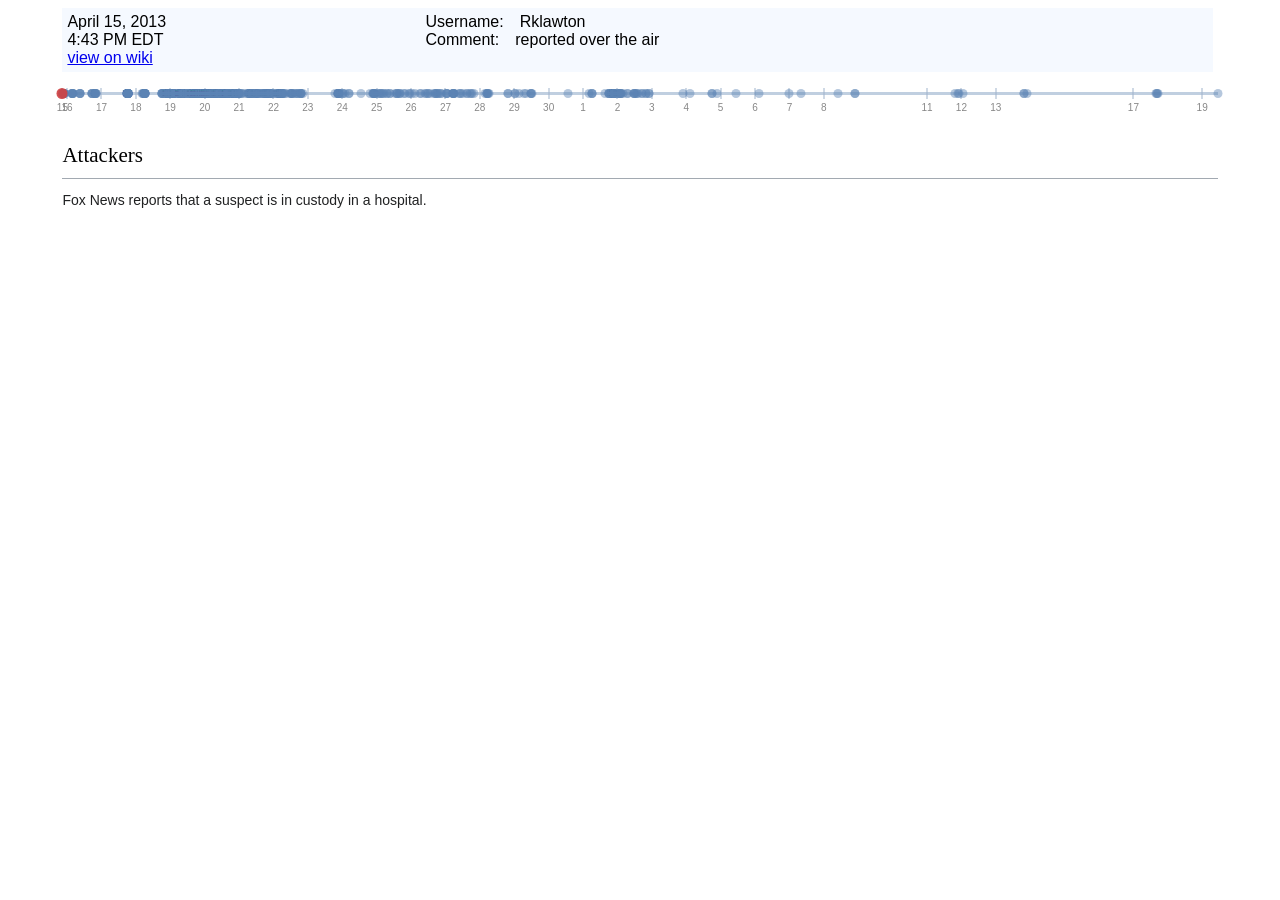
==== index.html @ 0f08f6dd "working on timeline" ====
<!DOCTYPE html>
<html lang="en">

<head>
  <meta charset="utf-8" />
  <meta name="viewport" content="width=device-width, initial-scale=1.0">

  <title>Sketch</title>

  <link rel="stylesheet" type="text/css" href="style.css">

  <script src="libraries/p5.min.js"></script>
</head>

<body>
  <script src="sketch.js"></script>
  <div id="label">
    <div id="date-time">
      <div id="date"></div>
      <div id="time"></div>
      <a id="wiki-link" target="_blank">view on wiki</a>
    </div>
    <div id="editor-block">
      <div id="edit-label">Username:<div id="editor"></div>
      </div>

      <div id="comment-label">Comment:<div id="comment"></div>
      </div>

    </div>
  </div>
  <div id="timeline"></div>
  <div id="section"></div>
  <div id="text"></div>



</body>

</html>
---- style.css ----
html,
body {
  width: 95%;
  margin-left: auto;
  margin-right: auto;
  padding: 0;
  font-family: sans-serif;
}

#label {
  display: flex;
  gap: 1em;
  margin: 5px;
  padding: 5px;
  margin-left: 0px;
  background-color: #f5f9ff;
}

#date-time {
  display: block;
  width: 30%;
  gap: 1em;
}

#edit-label {
  display: flex;
  gap: 1em;
}

#editor {
  display: block;
}

#comment-label {
  display: flex;
  gap: 1em;
}


.section-heading {
  font-family: 'Linux Libertine', 'Georgia', 'Times', serif;
  font-size: 1.5em;
  font-weight: normal;
  border-bottom: 1px solid #a2a9b1;
  padding-bottom: 0.25em;
  margin-top: 1em;
  margin-bottom: 0.5em;
  color: #000;
}

#text {
  font-family: 'Helvetica Neue', Helvetica, Arial, sans-serif;
  font-size: 14px;
  line-height: 1.6;
  color: #202122;
}

p{
  margin-top: 0px;
}

.section-removed {
  font-style: italic;
  padding-top: 30px;
}

#timeline {
  position: relative;
  height: 38px;
  margin: 8px 0;
}

.timeline-track {
  position: absolute;
  top: 12px;
  left: 0;
  right: 0;
  height: 3px;
  background: #c0cfe0;
}

.timeline-tick {
  position: absolute;
  top: 8px;
  transform: translateX(-50%);
  width: 1px;
  height: 11px;
  background: #a0b4cc;
  pointer-events: none;
}

.timeline-day-label {
  position: absolute;
  top: 22px;
  transform: translateX(-50%);
  font-size: 10px;
  color: #888;
  user-select: none;
  pointer-events: none;
}

.timeline-dot {
  position: absolute;
  top: 9px;
  transform: translateX(-50%);
  width: 9px;
  height: 9px;
  border-radius: 50%;
  background: rgba(90, 130, 180, 0.45);
  cursor: pointer;
}

.timeline-dot.current {
  background: rgba(208, 64, 64, 0.9);
  width: 11px;
  height: 11px;
  top: 8px;
  z-index: 1;
}
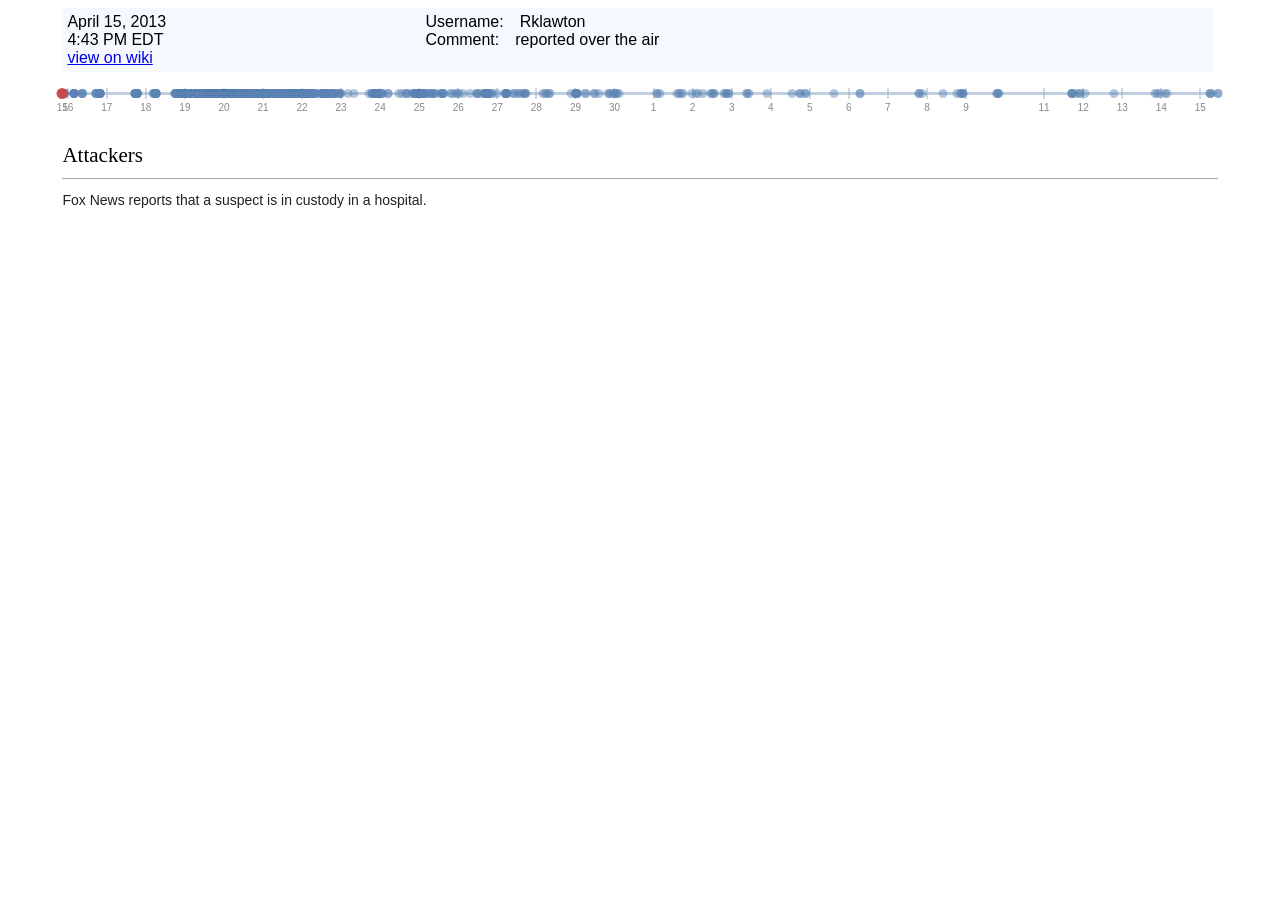
==== commit 2eabaa96: "better citations?" ====
--- a/index.html
+++ b/index.html
@@ -30,8 +30,8 @@
     </div>
   </div>
   <div id="timeline"></div>
-  <div id="section"></div>
   <div id="text"></div>
+  <div id="references"></div>
 
 
 
--- a/style.css
+++ b/style.css
@@ -117,3 +117,41 @@
   top: 8px;
   z-index: 1;
 }
+
+#references {
+  font-family: 'Helvetica Neue', Helvetica, Arial, sans-serif;
+  font-size: 14px;
+  line-height: 1.6;
+  color: #202122;
+}
+
+.references-list {
+  margin: 0;
+  padding-left: 2.5em;
+  list-style: none;
+  counter-reset: ref-counter;
+}
+
+.references-list li {
+  position: relative;
+  padding-left: 0.25em;
+  margin-bottom: 0.3em;
+}
+
+.references-list li::before {
+  content: attr(value) ".";
+  position: absolute;
+  left: -2.25em;
+  color: #202122;
+  font-size: 0.85em;
+  top: 0.1em;
+}
+
+.references-list a {
+  color: #0645ad;
+  text-decoration: none;
+}
+
+.references-list a:hover {
+  text-decoration: underline;
+}
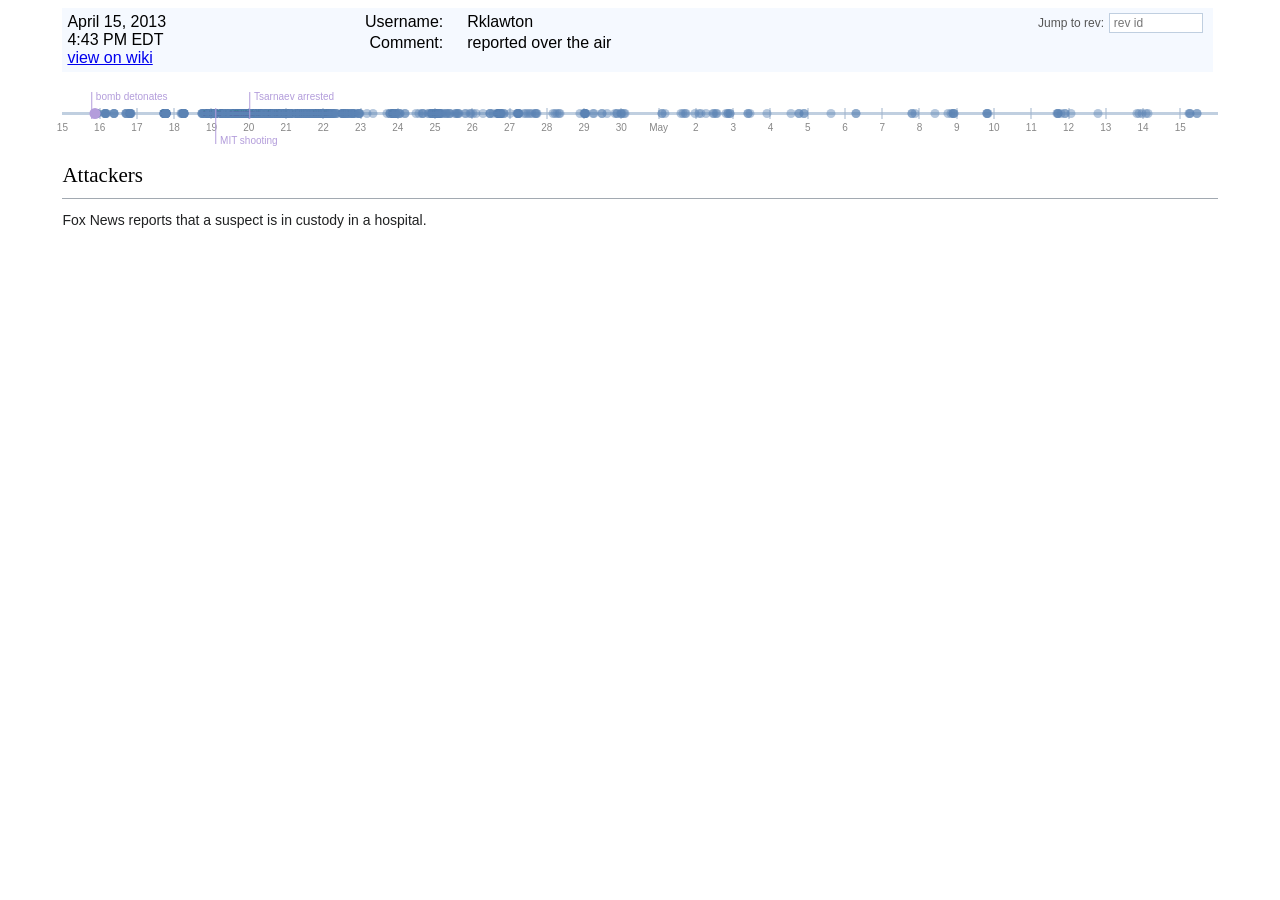
==== commit fc1c18ad: "better refs" ====
--- a/index.html
+++ b/index.html
@@ -5,7 +5,7 @@
   <meta charset="utf-8" />
   <meta name="viewport" content="width=device-width, initial-scale=1.0">
 
-  <title>Sketch</title>
+  <title>Wiki Animator</title>
 
   <link rel="stylesheet" type="text/css" href="style.css">
 
@@ -21,12 +21,13 @@
       <a id="wiki-link" target="_blank">view on wiki</a>
     </div>
     <div id="editor-block">
-      <div id="edit-label">Username:<div id="editor"></div>
-      </div>
-
-      <div id="comment-label">Comment:<div id="comment"></div>
-      </div>
-
+      <div id="edit-label"><span class="field-label">Username:</span><div id="editor"></div></div>
+      <div id="comment-label"><span class="field-label">Comment:</span><div id="comment"></div></div>
+    </div>
+    <div id="jump-block">
+      <label for="jump-input">Jump to rev:</label>
+      <input id="jump-input" type="text" placeholder="rev id" />
+      <span id="jump-msg"></span>
     </div>
   </div>
   <div id="timeline"></div>
--- a/style.css
+++ b/style.css
@@ -9,11 +9,13 @@
 
 #label {
   display: flex;
+  align-items: start;
   gap: 1em;
   margin: 5px;
   padding: 5px;
   margin-left: 0px;
   background-color: #f5f9ff;
+  min-height: 52px;
 }
 
 #date-time {
@@ -22,20 +24,46 @@
   gap: 1em;
 }
 
-#edit-label {
+#editor-block {
+  display: grid;
+  grid-template-columns: max-content 1fr;
+  column-gap: 1.5em;
+  row-gap: 0.2em;
+  align-items: baseline;
+  align-content: start;
+  width: 70%;
+}
+
+#edit-label,
+#comment-label {
+  display: contents;
+}
+
+.field-label {
+  text-align: right;
+}
+
+#jump-block {
   display: flex;
-  gap: 1em;
-}
-
-#editor {
-  display: block;
-}
-
-#comment-label {
-  display: flex;
-  gap: 1em;
-}
-
+  align-items: center;
+  gap: 0.4em;
+  margin-left: auto;
+  font-size: 12px;
+  color: #555;
+  white-space: nowrap;
+}
+
+#jump-input {
+  width: 7em;
+  font-size: 12px;
+  padding: 2px 4px;
+  border: 1px solid #c0cfe0;
+}
+
+#jump-msg {
+  color: #c0392b;
+  font-size: 11px;
+}
 
 .section-heading {
   font-family: 'Linux Libertine', 'Georgia', 'Times', serif;
@@ -67,7 +95,7 @@
 #timeline {
   position: relative;
   height: 38px;
-  margin: 8px 0;
+  margin: 28px 0 8px;
 }
 
 .timeline-track {
@@ -99,6 +127,64 @@
   pointer-events: none;
 }
 
+.timeline-event {
+  position: absolute;
+  transform: translateX(-50%);
+  width: 1.5px;
+  background: #b39ddb;
+  pointer-events: none;
+  z-index: 2;
+}
+
+/* up: label space above, line ends at track (top: 12px) */
+.timeline-event.up {
+  top: -8px;
+  height: 27px;
+}
+
+/* down: line starts at track, extends below */
+.timeline-event.down {
+  top: 8px;
+  height: 36px;
+}
+
+.timeline-event-label {
+  position: absolute;
+  left: 5px;
+  font-size: 10px;
+  color: #b39ddb;
+  white-space: nowrap;
+  line-height: 1;
+}
+
+.timeline-event.up .timeline-event-label {
+  top: 0;
+}
+
+.timeline-event.down .timeline-event-label {
+  bottom: -2px;
+}
+
+/* keep old names as aliases so nothing else breaks */
+.timeline-bomb-label {
+  position: absolute;
+  top: 0;
+  left: 5px;
+  font-size: 10px;
+  color: #b39ddb;
+  white-space: nowrap;
+}
+
+.timeline-bomb-label-below {
+  position: absolute;
+  bottom: -2px;
+  left: 5px;
+  font-size: 10px;
+  color: #b39ddb;
+  white-space: nowrap;
+  line-height: 1;
+}
+
 .timeline-dot {
   position: absolute;
   top: 9px;
@@ -111,7 +197,7 @@
 }
 
 .timeline-dot.current {
-  background: rgba(208, 64, 64, 0.9);
+  background: #b39ddb;
   width: 11px;
   height: 11px;
   top: 8px;
@@ -155,3 +241,18 @@
 .references-list a:hover {
   text-decoration: underline;
 }
+
+.cite-ref {
+  font-size: 0.75em;
+  line-height: 0;
+  vertical-align: super;
+}
+
+.cite-ref a {
+  color: #0645ad;
+  text-decoration: none;
+}
+
+.cite-ref a:hover {
+  text-decoration: underline;
+}
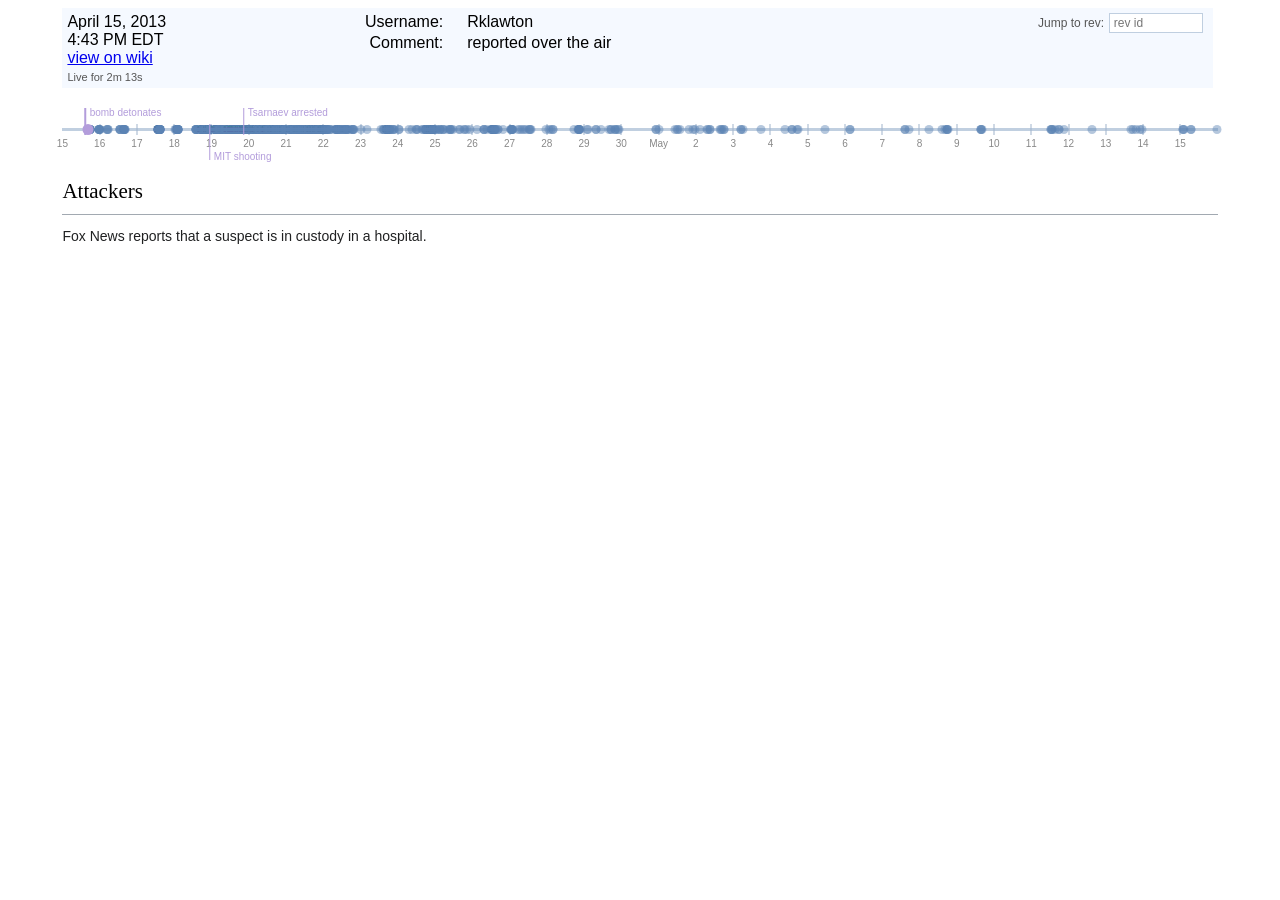
==== commit 21b5cc0f: "uhhhh" ====
--- a/index.html
+++ b/index.html
@@ -19,6 +19,7 @@
       <div id="date"></div>
       <div id="time"></div>
       <a id="wiki-link" target="_blank">view on wiki</a>
+      <div id="live-duration"></div>
     </div>
     <div id="editor-block">
       <div id="edit-label"><span class="field-label">Username:</span><div id="editor"></div></div>
--- a/style.css
+++ b/style.css
@@ -43,6 +43,12 @@
   text-align: right;
 }
 
+#live-duration {
+  font-size: 11px;
+  color: #555;
+  margin-top: 4px;
+}
+
 #jump-block {
   display: flex;
   align-items: center;
@@ -216,12 +222,15 @@
   padding-left: 2.5em;
   list-style: none;
   counter-reset: ref-counter;
+  column-count: 2;
+  column-gap: 3em;
 }
 
 .references-list li {
   position: relative;
   padding-left: 0.25em;
   margin-bottom: 0.3em;
+  break-inside: avoid;
 }
 
 .references-list li::before {
@@ -236,6 +245,7 @@
 .references-list a {
   color: #0645ad;
   text-decoration: none;
+  word-break: break-all;
 }
 
 .references-list a:hover {
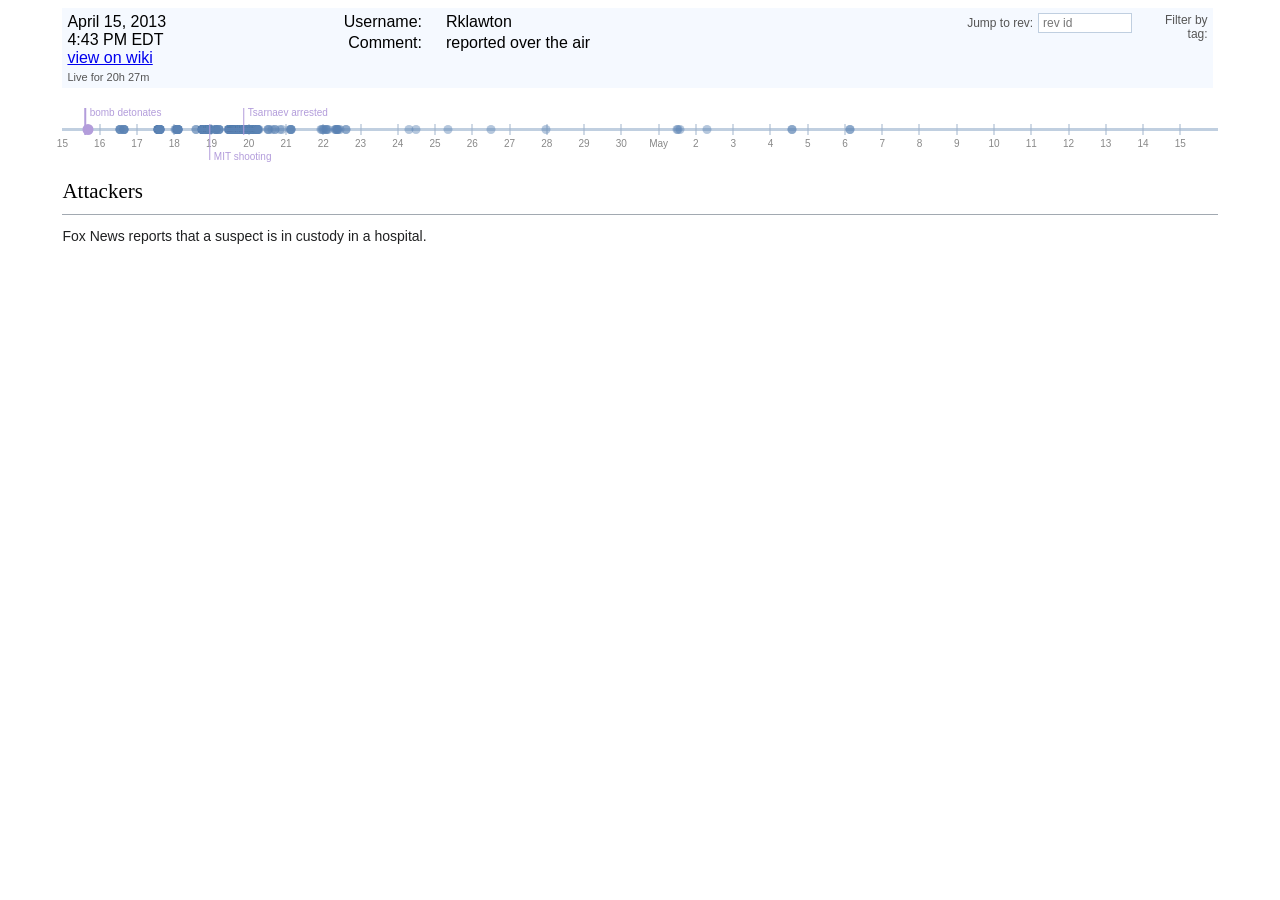
==== commit 318bf132: "updating before I change everything lol" ====
--- a/index.html
+++ b/index.html
@@ -30,6 +30,10 @@
       <input id="jump-input" type="text" placeholder="rev id" />
       <span id="jump-msg"></span>
     </div>
+    <div id="filter-block">
+      <span class="field-label">Filter by tag:</span>
+      <div id="filter-tags"></div>
+    </div>
   </div>
   <div id="timeline"></div>
   <div id="text"></div>
--- a/style.css
+++ b/style.css
@@ -59,6 +59,38 @@
   white-space: nowrap;
 }
 
+#filter-block {
+  display: flex;
+  align-items: center;
+  gap: 0.5em;
+  font-size: 12px;
+  color: #555;
+  flex-wrap: wrap;
+}
+
+#filter-tags {
+  display: flex;
+  gap: 4px;
+  flex-wrap: wrap;
+}
+
+.filter-btn {
+  padding: 2px 9px;
+  border: 1px solid #c8d3e0;
+  border-radius: 12px;
+  background: #fff;
+  font-size: 11.5px;
+  cursor: pointer;
+  color: #555;
+  white-space: nowrap;
+}
+.filter-btn:hover { background: #f0f4f8; }
+.filter-btn.active {
+  background: #1e3a5f;
+  border-color: #1e3a5f;
+  color: #fff;
+}
+
 #jump-input {
   width: 7em;
   font-size: 12px;
@@ -82,6 +114,15 @@
   color: #000;
 }
 
+.section-subheading {
+  display: block;
+  font-family: 'Helvetica Neue', Helvetica, Arial, sans-serif;
+  font-size: 1.2em;
+  font-weight: bold;
+  margin-top: 0.5em;
+  margin-bottom: 0.25em;
+}
+
 #text {
   font-family: 'Helvetica Neue', Helvetica, Arial, sans-serif;
   font-size: 14px;
@@ -202,6 +243,9 @@
   cursor: pointer;
 }
 
+
+.timeline-dot.dot-hidden { display: none; }
+
 .timeline-dot.current {
   background: #b39ddb;
   width: 11px;
@@ -252,6 +296,19 @@
   text-decoration: underline;
 }
 
+.word-add {
+  background: #c6efce;
+  color: #276221;
+  border-radius: 2px;
+}
+
+.word-rem {
+  background: #ffc7ce;
+  color: #9c0006;
+  border-radius: 2px;
+  text-decoration: line-through;
+}
+
 .cite-ref {
   font-size: 0.75em;
   line-height: 0;
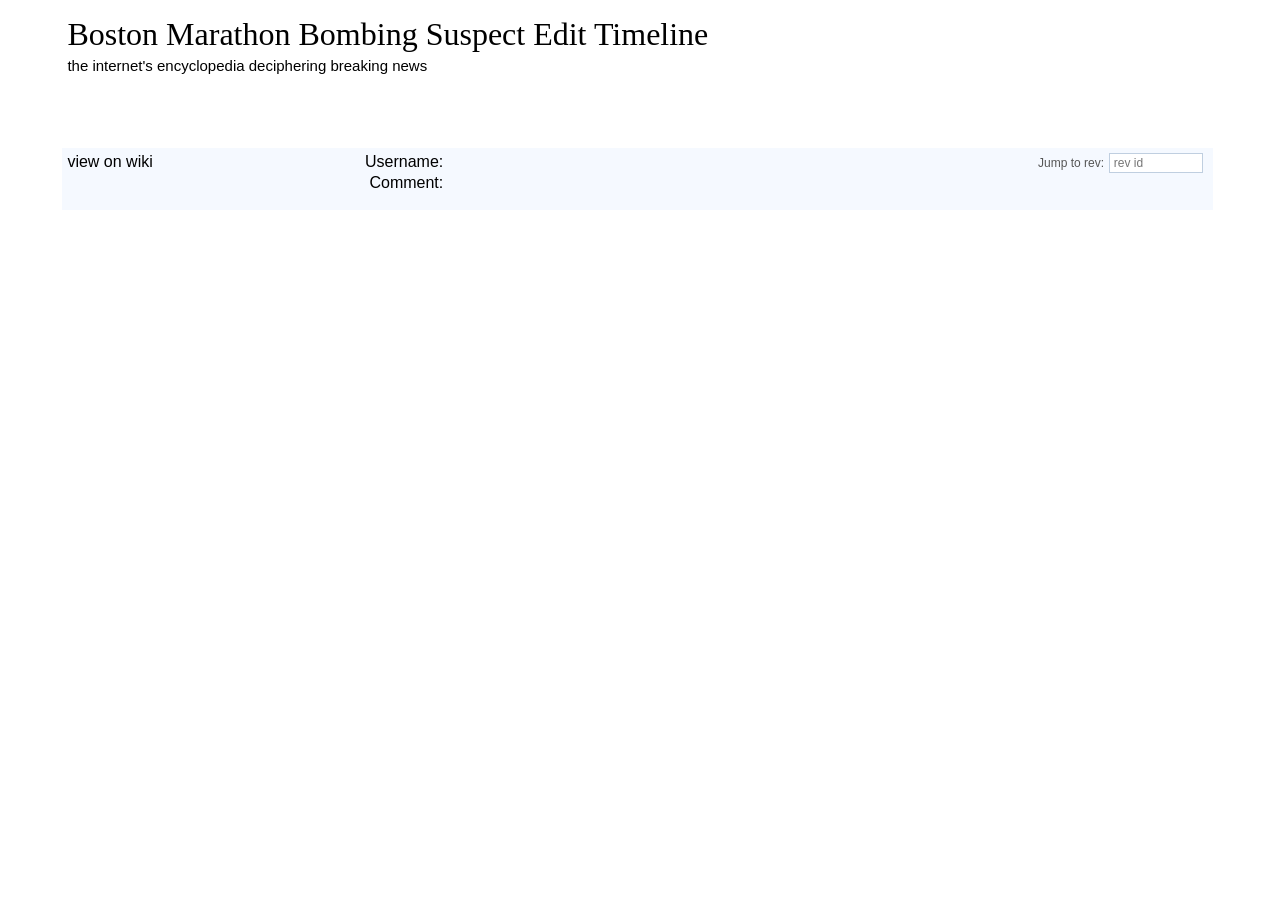
==== commit a5abe8ac: "ugh" ====
--- a/index.html
+++ b/index.html
@@ -14,6 +14,11 @@
 
 <body>
   <script src="sketch.js"></script>
+  <div id="page-header">
+    <h1 id="page-title">Boston Marathon Bombing Suspect Edit Timeline</h1>
+    <p id="page-subtitle">the internet's encyclopedia deciphering breaking news</p>
+  </div>
+  <div id="timeline"></div>
   <div id="label">
     <div id="date-time">
       <div id="date"></div>
@@ -30,12 +35,7 @@
       <input id="jump-input" type="text" placeholder="rev id" />
       <span id="jump-msg"></span>
     </div>
-    <div id="filter-block">
-      <span class="field-label">Filter by tag:</span>
-      <div id="filter-tags"></div>
-    </div>
   </div>
-  <div id="timeline"></div>
   <div id="text"></div>
   <div id="references"></div>
 
--- a/style.css
+++ b/style.css
@@ -5,6 +5,25 @@
   margin-right: auto;
   padding: 0;
   font-family: sans-serif;
+}
+
+#page-header {
+  margin: 16px 5px 12px;
+}
+
+#page-title {
+  font-family: 'Linux Libertine', 'Georgia', 'Times', serif;
+  font-size: 2em;
+  font-weight: normal;
+  margin: 0;
+  color: #000;
+}
+
+#page-subtitle {
+  font-family: 'Helvetica Neue', Helvetica, Arial, sans-serif;
+  font-size: 15px;
+  color: #000;
+  margin: 4px 0 0;
 }
 
 #label {
@@ -59,38 +78,6 @@
   white-space: nowrap;
 }
 
-#filter-block {
-  display: flex;
-  align-items: center;
-  gap: 0.5em;
-  font-size: 12px;
-  color: #555;
-  flex-wrap: wrap;
-}
-
-#filter-tags {
-  display: flex;
-  gap: 4px;
-  flex-wrap: wrap;
-}
-
-.filter-btn {
-  padding: 2px 9px;
-  border: 1px solid #c8d3e0;
-  border-radius: 12px;
-  background: #fff;
-  font-size: 11.5px;
-  cursor: pointer;
-  color: #555;
-  white-space: nowrap;
-}
-.filter-btn:hover { background: #f0f4f8; }
-.filter-btn.active {
-  background: #1e3a5f;
-  border-color: #1e3a5f;
-  color: #fff;
-}
-
 #jump-input {
   width: 7em;
   font-size: 12px;
@@ -244,7 +231,6 @@
 }
 
 
-.timeline-dot.dot-hidden { display: none; }
 
 .timeline-dot.current {
   background: #b39ddb;
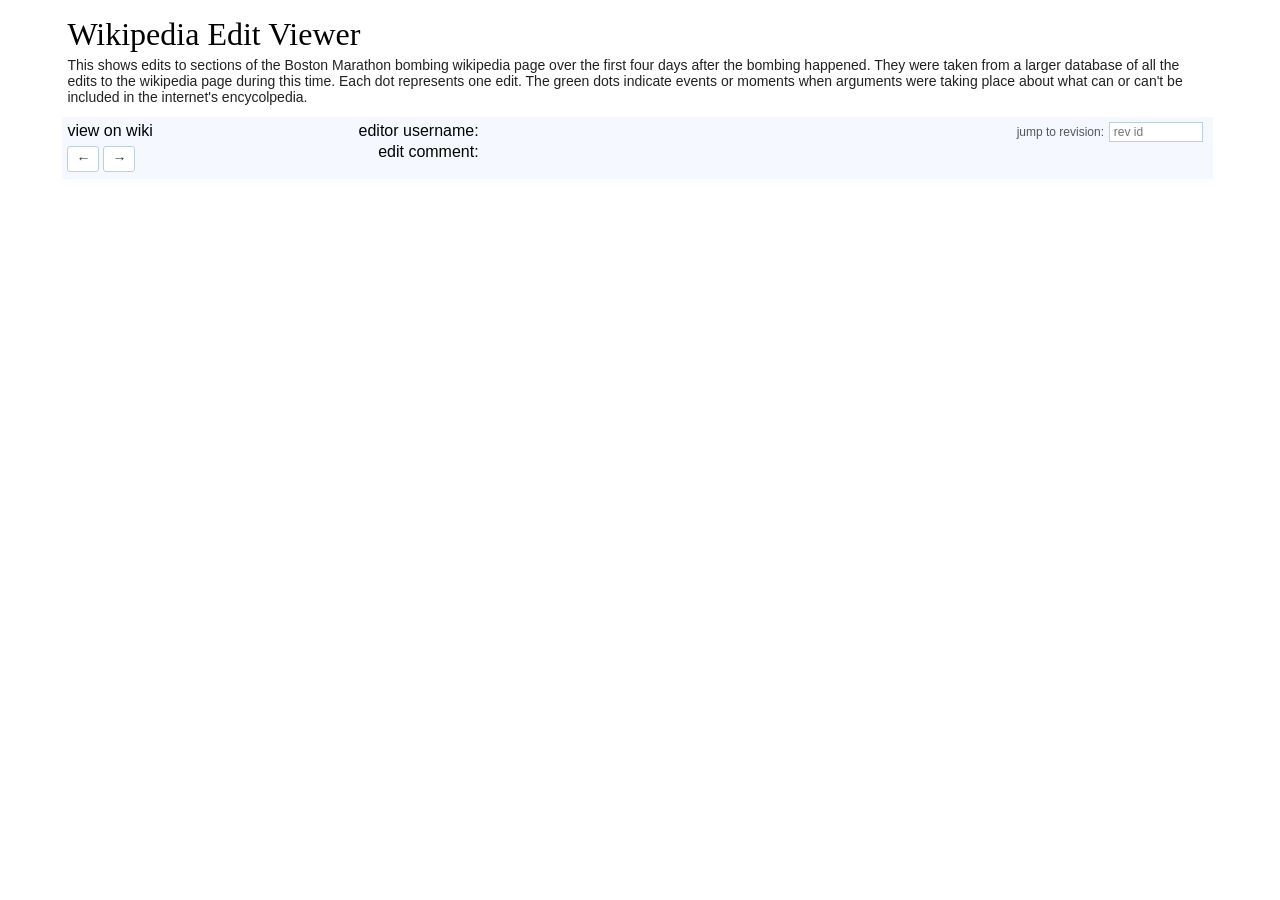
==== commit a62ea8ed: "moreeee" ====
--- a/index.html
+++ b/index.html
@@ -5,7 +5,7 @@
   <meta charset="utf-8" />
   <meta name="viewport" content="width=device-width, initial-scale=1.0">
 
-  <title>Wiki Animator</title>
+  <title>Wiki Edit Viewer</title>
 
   <link rel="stylesheet" type="text/css" href="style.css">
 
@@ -15,8 +15,8 @@
 <body>
   <script src="sketch.js"></script>
   <div id="page-header">
-    <h1 id="page-title">Boston Marathon Bombing Suspect Edit Timeline</h1>
-    <p id="page-subtitle">the internet's encyclopedia deciphering breaking news</p>
+    <h1 id="page-title">Wikipedia Edit Viewer</h1>
+    <p id="page-subtitle">This shows edits to sections of the Boston Marathon bombing wikipedia page over the first four days after the bombing happened. They were taken from a larger database of all the edits to the wikipedia page during this time. Each dot represents one edit. The green dots indicate events or moments when arguments were taking place about what can or can't be included in the internet's encycolpedia.</p>
   </div>
   <div id="timeline"></div>
   <div id="label">
@@ -25,13 +25,17 @@
       <div id="time"></div>
       <a id="wiki-link" target="_blank">view on wiki</a>
       <div id="live-duration"></div>
+      <div id="nav-arrows">
+        <button id="prev-btn" title="Previous edit (←)">&#8592;</button>
+        <button id="next-btn" title="Next edit (→)">&#8594;</button>
+      </div>
     </div>
     <div id="editor-block">
-      <div id="edit-label"><span class="field-label">Username:</span><div id="editor"></div></div>
-      <div id="comment-label"><span class="field-label">Comment:</span><div id="comment"></div></div>
+      <div id="edit-label"><span class="field-label">editor username:</span><div id="editor"></div></div>
+      <div id="comment-label"><span class="field-label">edit comment:</span><div id="comment"></div></div>
     </div>
     <div id="jump-block">
-      <label for="jump-input">Jump to rev:</label>
+      <label for="jump-input">jump to revision:</label>
       <input id="jump-input" type="text" placeholder="rev id" />
       <span id="jump-msg"></span>
     </div>
--- a/style.css
+++ b/style.css
@@ -21,8 +21,8 @@
 
 #page-subtitle {
   font-family: 'Helvetica Neue', Helvetica, Arial, sans-serif;
-  font-size: 15px;
-  color: #000;
+  font-size: 14px;
+  color: #202122;
   margin: 4px 0 0;
 }
 
@@ -43,6 +43,29 @@
   gap: 1em;
 }
 
+#nav-arrows {
+  display: flex;
+  gap: 4px;
+  margin-top: 6px;
+}
+
+#prev-btn,
+#next-btn {
+  font-size: 14px;
+  padding: 2px 8px;
+  border: 1px solid #c0cfe0;
+  border-radius: 3px;
+  background: #ffffff;
+  color: #333;
+  cursor: pointer;
+  line-height: 1.4;
+}
+
+#prev-btn:hover,
+#next-btn:hover {
+  background: #e0ecff;
+}
+
 #editor-block {
   display: grid;
   grid-template-columns: max-content 1fr;
@@ -126,10 +149,30 @@
   padding-top: 30px;
 }
 
+#timeline-header {
+  display: flex;
+  align-items: baseline;
+  gap: 0.75em;
+  margin: 20px 0 2px;
+  border-bottom: 1px solid #a2a9b1;
+  padding-bottom: 4px;
+}
+
+#timeline-label {
+  font-family: 'Linux Libertine', 'Georgia', 'Times', serif;
+  font-size: 1.1em;
+  color: #000;
+}
+
+#timeline-range {
+  font-family: 'Helvetica Neue', Helvetica, Arial, sans-serif;
+  font-size: 12px;
+  color: #555;
+}
+
 #timeline {
   position: relative;
-  height: 38px;
-  margin: 28px 0 8px;
+  margin: 8px 5px 8px 0;
 }
 
 .timeline-track {
@@ -151,12 +194,32 @@
   pointer-events: none;
 }
 
+.timeline-hour-tick {
+  position: absolute;
+  transform: translateX(-50%);
+  width: 1px;
+  height: 5px;
+  background: #c8d8e8;
+  pointer-events: none;
+}
+
+.timeline-hour-label {
+  position: absolute;
+  transform: translateX(-50%);
+  font-size: 10px;
+  color: #aaa;
+  user-select: none;
+  pointer-events: none;
+  white-space: nowrap;
+}
+
 .timeline-day-label {
   position: absolute;
   top: 22px;
   transform: translateX(-50%);
-  font-size: 10px;
-  color: #888;
+  font-size: 12px;
+  font-weight: 500;
+  color: #555;
   user-select: none;
   pointer-events: none;
 }
@@ -221,12 +284,11 @@
 
 .timeline-dot {
   position: absolute;
-  top: 9px;
-  transform: translateX(-50%);
-  width: 9px;
-  height: 9px;
+  transform: translateX(-50%);
+  width: 6px;
+  height: 6px;
   border-radius: 50%;
-  background: rgba(90, 130, 180, 0.45);
+  background: rgba(90, 130, 180, 0.5);
   cursor: pointer;
 }
 
@@ -234,9 +296,6 @@
 
 .timeline-dot.current {
   background: #b39ddb;
-  width: 11px;
-  height: 11px;
-  top: 8px;
   z-index: 1;
 }
 
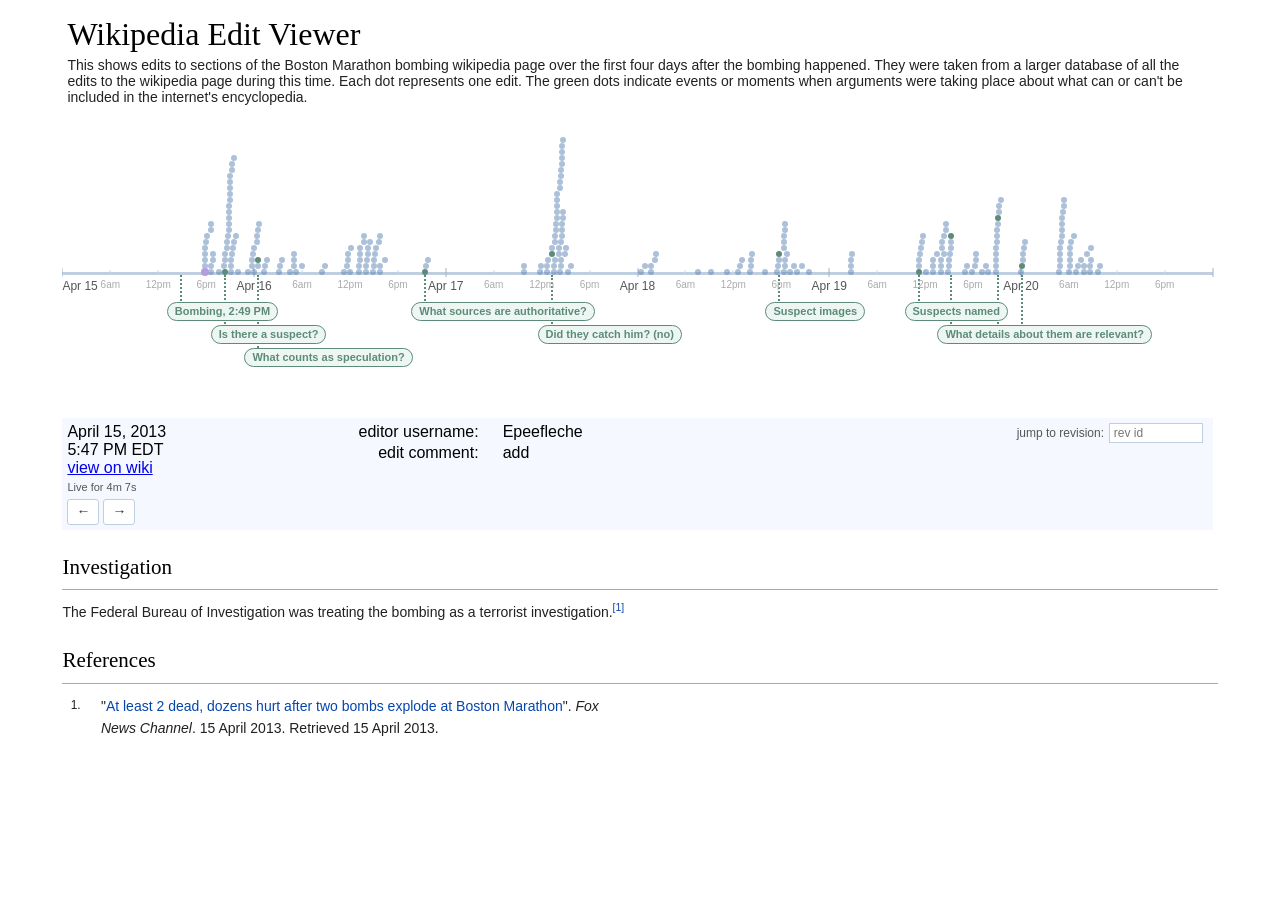
==== commit b9c76c5d: "mobile" ====
--- a/index.html
+++ b/index.html
@@ -16,9 +16,15 @@
   <script src="sketch.js"></script>
   <div id="page-header">
     <h1 id="page-title">Wikipedia Edit Viewer</h1>
-    <p id="page-subtitle">This shows edits to sections of the Boston Marathon bombing wikipedia page over the first four days after the bombing happened. They were taken from a larger database of all the edits to the wikipedia page during this time. Each dot represents one edit. The green dots indicate events or moments when arguments were taking place about what can or can't be included in the internet's encycolpedia.</p>
+    <p id="page-subtitle">This shows edits to sections of the Boston Marathon bombing wikipedia page over the first four days after the bombing happened. They were taken from a larger database of all the edits to the wikipedia page during this time. Each dot represents one edit. The green dots indicate events or moments when arguments were taking place about what can or can't be included in the internet's encyclopedia.</p>
+    <p id="mobile-note">This is best viewed on desktop.</p>
   </div>
-  <div id="timeline"></div>
+  <div id="edit-scrubber">
+    <input id="edit-slider" type="range" min="0" max="0" value="0" step="1" aria-label="Scroll through edits" />
+  </div>
+  <div id="timeline-scroll">
+    <div id="timeline"></div>
+  </div>
   <div id="label">
     <div id="date-time">
       <div id="date"></div>
--- a/style.css
+++ b/style.css
@@ -170,8 +170,15 @@
   color: #555;
 }
 
+#timeline-scroll {
+  overflow-x: auto;
+  overflow-y: hidden;
+  -webkit-overflow-scrolling: touch;
+}
+
 #timeline {
   position: relative;
+  min-width: 900px;
   margin: 8px 5px 8px 0;
 }
 
@@ -368,3 +375,127 @@
 .cite-ref a:hover {
   text-decoration: underline;
 }
+
+#mobile-note {
+  display: none;
+  font-family: 'Helvetica Neue', Helvetica, Arial, sans-serif;
+  font-size: 12px;
+  color: #777;
+  font-style: italic;
+  margin: 8px 0 0;
+}
+
+#edit-scrubber {
+  display: none;
+  align-items: center;
+  gap: 0.75em;
+  margin: 4px 0 8px;
+  font-family: 'Helvetica Neue', Helvetica, Arial, sans-serif;
+  font-size: 12px;
+  color: #555;
+}
+
+#edit-slider {
+  --fill: 0%;
+  --track-filled: #d9cdef;
+  --track-empty: #d6e3f2;
+  -webkit-appearance: none;
+  appearance: none;
+  flex: 1;
+  min-width: 0;
+  height: 28px;
+  margin: 0;
+  background: transparent;
+  cursor: pointer;
+}
+
+#edit-slider::-webkit-slider-runnable-track {
+  height: 6px;
+  border-radius: 3px;
+  background: linear-gradient(to right,
+    var(--track-filled) var(--fill),
+    var(--track-empty) var(--fill));
+}
+
+#edit-slider::-moz-range-track {
+  height: 6px;
+  border-radius: 3px;
+  background: var(--track-empty);
+}
+
+#edit-slider::-moz-range-progress {
+  height: 6px;
+  border-radius: 3px;
+  background: var(--track-filled);
+}
+
+#edit-slider::-webkit-slider-thumb {
+  -webkit-appearance: none;
+  width: 16px;
+  height: 16px;
+  margin-top: -5px;
+  border-radius: 50%;
+  background: #b39ddb;
+  border: none;
+}
+
+#edit-slider::-moz-range-thumb {
+  width: 16px;
+  height: 16px;
+  border-radius: 50%;
+  background: #b39ddb;
+  border: none;
+}
+
+/* ── Mobile ─────────────────────────────────────────── */
+@media (max-width: 700px) {
+  #edit-scrubber {
+    display: flex;
+  }
+
+  #mobile-note {
+    display: block;
+  }
+
+  #page-title {
+    font-size: 1.6em;
+  }
+
+  /* Editor fields sit beside the date/time while they fit, then wrap below */
+  #label {
+    flex-wrap: wrap;
+    margin-right: 0;
+  }
+
+  #date-time {
+    width: auto;
+    flex: 0 0 auto;
+  }
+
+  #editor-block {
+    width: auto;
+    flex: 1 1 260px;
+  }
+
+  #nav-arrows {
+    display: none;
+  }
+
+  #editor,
+  #comment {
+    overflow-wrap: anywhere;
+  }
+
+  #jump-block {
+    display: none;
+  }
+
+  .section-heading {
+    font-size: 1.3em;
+  }
+
+  .references-list {
+    column-count: 1;
+    padding-left: 2em;
+  }
+}
